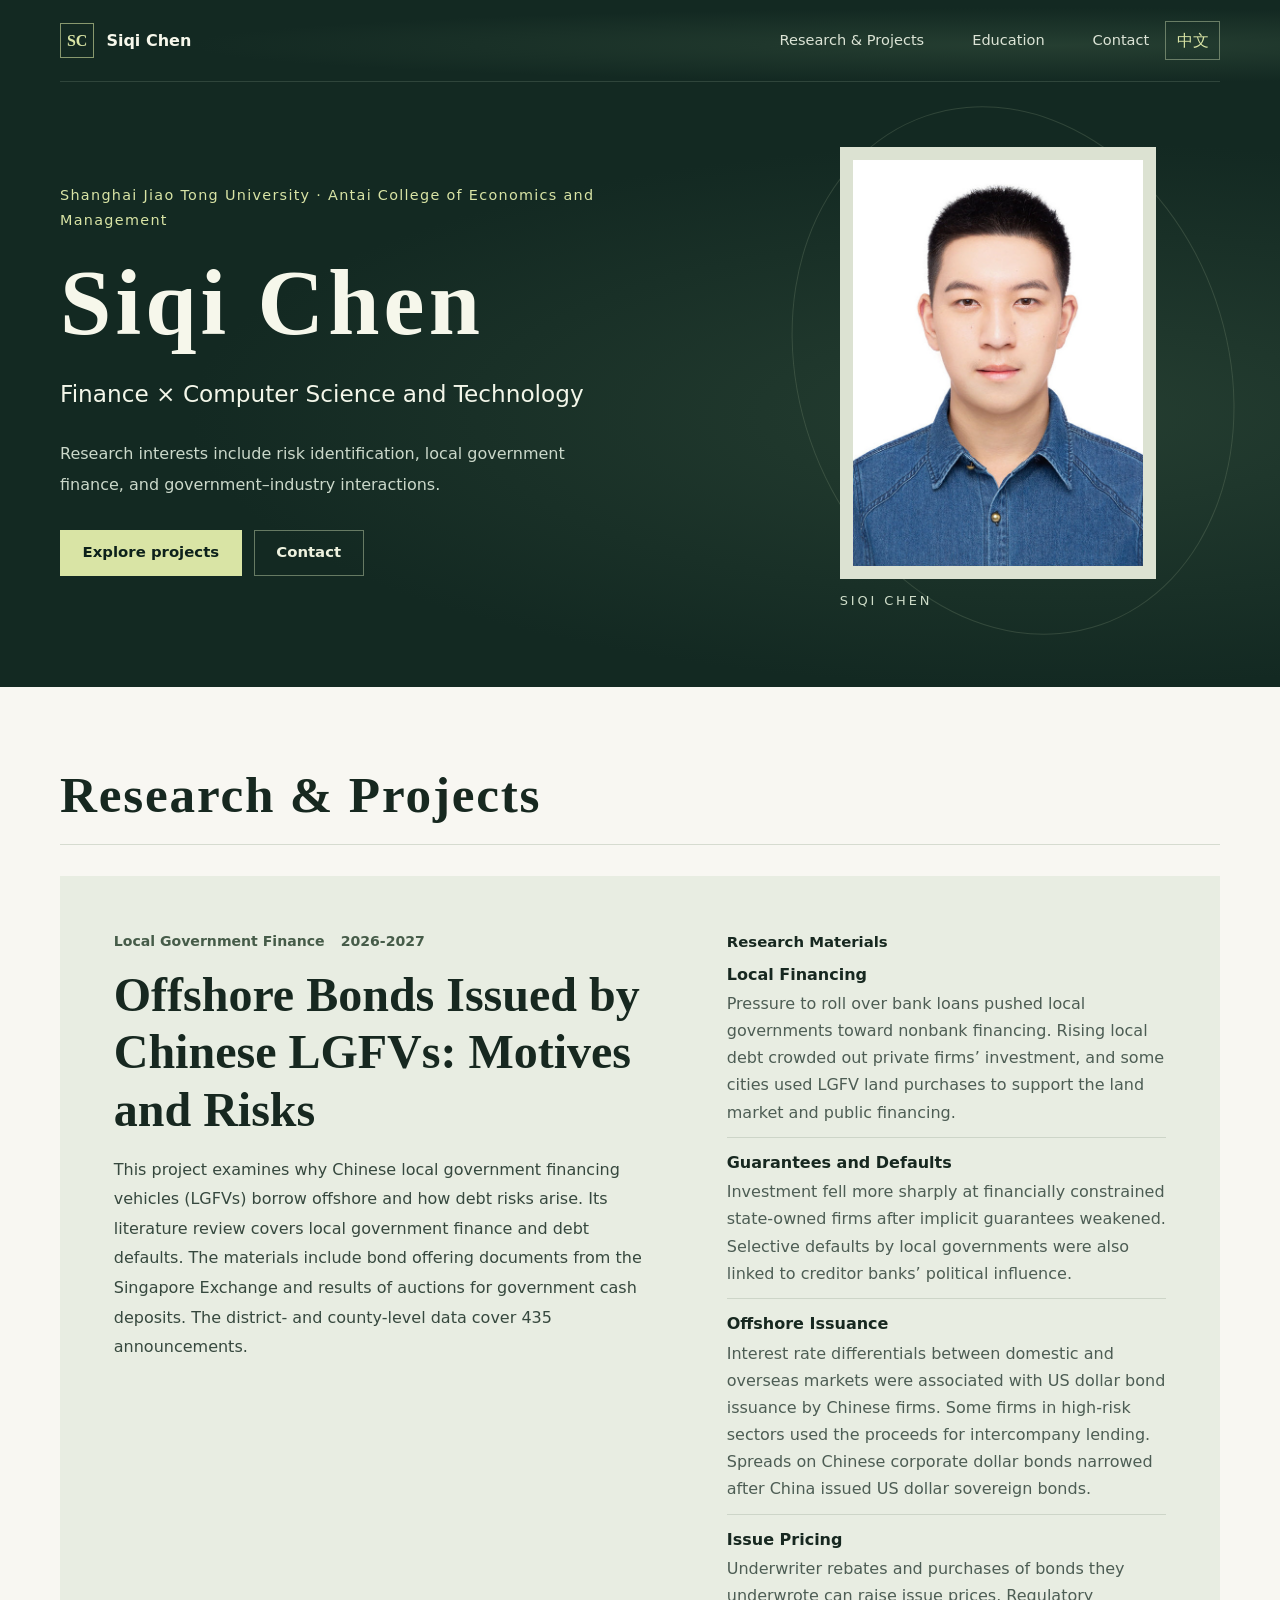
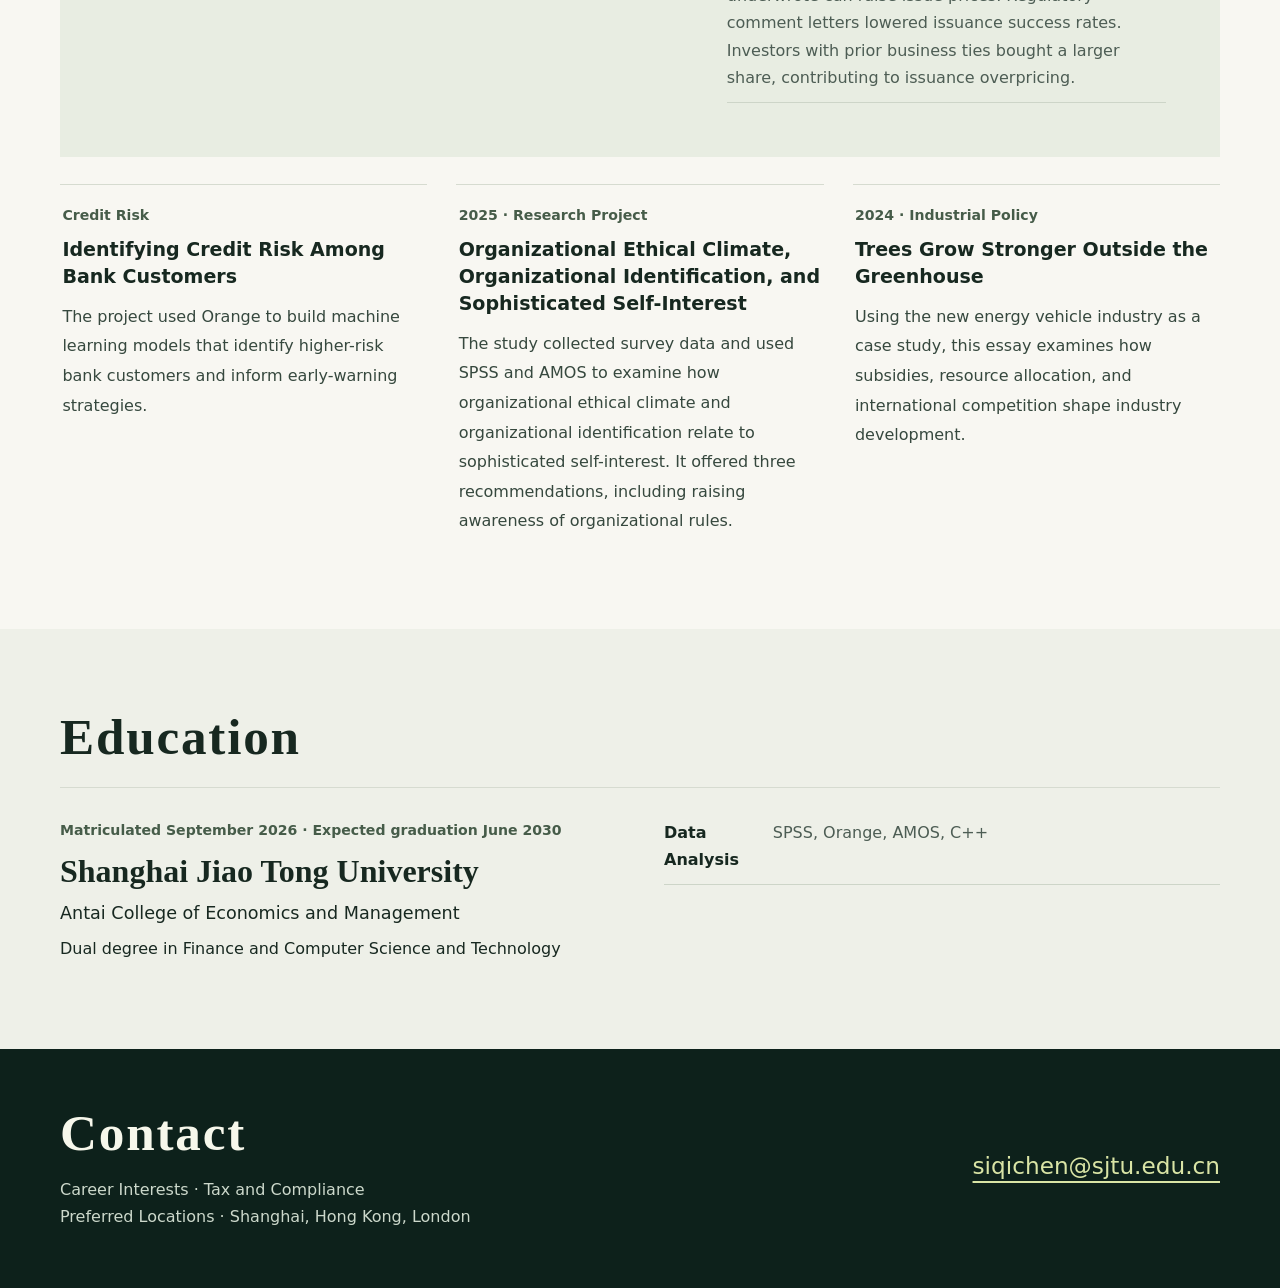
==== en.html @ e7150146 "Publish bilingual Chinese and English portfolio" ====
<!doctype html>
<html lang="en">
<head>
  <meta charset="utf-8">
  <meta name="viewport" content="width=device-width, initial-scale=1">
  <meta name="description" content="Siqi Chen’s portfolio featuring local government finance, credit risk, organizational ethics, and industrial policy.">
  <meta name="robots" content="noindex, nofollow">
  <meta name="theme-color" content="#132922">
  <title>Siqi Chen | Portfolio</title>
  <link rel="alternate" hreflang="zh-CN" href="https://aboutcsq.github.io/">
  <link rel="alternate" hreflang="en" href="https://aboutcsq.github.io/en.html">
  <link rel="stylesheet" href="style.css">
</head>
<body>
  <a class="skip" href="#main">Skip to content</a>
  <header class="mast">
    <div class="header shell">
      <a class="identity" href="#top" aria-label="Siqi Chen, back to top"><span class="monogram" aria-hidden="true">SC</span>Siqi Chen</a>
      <nav aria-label="Main navigation">
        <a href="#work">Research &amp; Projects</a><a href="#education">Education</a><a href="#contact">Contact</a>
      </nav>
      <a class="language-switch" href="./" hreflang="zh-CN" lang="zh-CN" aria-label="阅读中文版">中文</a>
    </div>
  </header>
  <main id="main">
    <div class="mast">
      <section class="hero shell" id="top" aria-labelledby="name">
        <div class="intro">
          <p class="eyebrow">Shanghai Jiao Tong University · Antai College of Economics and Management</p>
          <h1 id="name">Siqi Chen</h1>
          <p class="subtitle">Finance × Computer Science and Technology</p>
          <p class="intro-text">Research interests include risk identification, local government finance, and government–industry interactions.</p>
          <div class="actions"><a class="button" href="#work">Explore projects</a><a class="button button-quiet" href="#contact">Contact</a></div>
        </div>
        <figure class="portrait-wrap">
          <div class="portrait-mount"><img src="portrait.jpg" alt="Portrait of Siqi Chen" width="600" height="839" fetchpriority="high"></div>
          <figcaption lang="en">SIQI CHEN</figcaption>
        </figure>
      </section>
    </div>
  <section class="section shell" id="work" aria-labelledby="work-title">
    <div class="section-top"><h2 id="work-title">Research &amp; Projects</h2></div>
    <article class="featured">
      <div class="featured-copy">
        <div class="project-meta"><span>Local Government Finance</span><span>2026-2027</span></div>
        <h3>Offshore Bonds Issued by Chinese LGFVs: Motives and Risks</h3>
        <p>This project examines why Chinese local government financing vehicles (LGFVs) borrow offshore and how debt risks arise. Its literature review covers local government finance and debt defaults. The materials include bond offering documents from the Singapore Exchange and results of auctions for government cash deposits. The district- and county-level data cover 435 announcements.</p>
      </div>
      <div class="evidence">
        <h4>Research Materials</h4>
        <dl class="record">
          <div><dt>Local Financing</dt><dd>Pressure to roll over bank loans pushed local governments toward nonbank financing. Rising local debt crowded out private firms’ investment, and some cities used LGFV land purchases to support the land market and public financing.</dd></div>
          <div><dt>Guarantees and Defaults</dt><dd>Investment fell more sharply at financially constrained state-owned firms after implicit guarantees weakened. Selective defaults by local governments were also linked to creditor banks’ political influence.</dd></div>
          <div><dt>Offshore Issuance</dt><dd>Interest rate differentials between domestic and overseas markets were associated with US dollar bond issuance by Chinese firms. Some firms in high-risk sectors used the proceeds for intercompany lending. Spreads on Chinese corporate dollar bonds narrowed after China issued US dollar sovereign bonds.</dd></div>
          <div><dt>Issue Pricing</dt><dd>Underwriter rebates and purchases of bonds they underwrote can raise issue prices. Regulatory comment letters lowered issuance success rates. Investors with prior business ties bought a larger share, contributing to issuance overpricing.</dd></div>
        </dl>
      </div>
    </article>
    <div class="projects">
      <article class="project">
        <p class="project-meta">Credit Risk</p>
        <h3>Identifying Credit Risk Among Bank Customers</h3>
        <p>The project used Orange to build machine learning models that identify higher-risk bank customers and inform early-warning strategies.</p>
      </article>
      <article class="project">
        <p class="project-meta">2025 · Research Project</p>
        <h3>Organizational Ethical Climate, Organizational Identification, and Sophisticated Self-Interest</h3>
        <p>The study collected survey data and used SPSS and AMOS to examine how organizational ethical climate and organizational identification relate to sophisticated self-interest. It offered three recommendations, including raising awareness of organizational rules.</p>
      </article>
      <article class="project">
        <p class="project-meta">2024 · Industrial Policy</p>
        <h3>Trees Grow Stronger Outside the Greenhouse</h3>
        <p>Using the new energy vehicle industry as a case study, this essay examines how subsidies, resource allocation, and international competition shape industry development.</p>
      </article>
    </div>
  </section>
  <section class="education" id="education" aria-labelledby="education-title">
    <div class="section shell">
      <div class="section-top"><h2 id="education-title">Education</h2></div>
      <div class="education-grid">
        <div>
          <p class="project-meta">Matriculated September 2026 · Expected graduation June 2030</p>
          <h3>Shanghai Jiao Tong University</h3>
          <p class="school">Antai College of Economics and Management</p>
          <p>Dual degree in Finance and Computer Science and Technology</p>
        </div>
        <dl class="record">
          <div><dt>Data Analysis</dt><dd>SPSS, Orange, AMOS, C++</dd></div>
        </dl>
      </div>
    </div>
  </section>
  </main>
  <footer class="footer" id="contact">
    <div class="shell footer-inner">
      <div><h2>Contact</h2><p>Career Interests · Tax and Compliance<br>Preferred Locations · Shanghai, Hong Kong, London</p></div>
      <a class="email" href="mailto:siqichen@sjtu.edu.cn">siqichen@sjtu.edu.cn</a>
    </div>
  </footer>
</body>
</html>
---- style.css ----
:root {
  color-scheme: light;
  --pine: #132922;
  --forest: #0d211b;
  --paper: #f8f7f2;
  --ink: #172820;
  --muted: #4d5d54;
  --line: #d6dbd0;
  --accent: #d9e4a5;
  --serif: "Songti SC", "Noto Serif CJK SC", "Source Han Serif SC", SimSun, serif;
  --sans: "PingFang SC", "Noto Sans CJK SC", "Microsoft YaHei", system-ui, sans-serif;
}
* { box-sizing: border-box; }
html { scroll-behavior: smooth; }
body { margin: 0; font-family: var(--sans); color: var(--ink); background: var(--paper); line-height: 1.7; }
a { color: inherit; }
a:focus-visible { outline: 2px solid #879a47; outline-offset: 5px; }
h1,h2,h3,h4,p,figure,dl,dd { margin: 0; }
h1,h2,h3 { line-height: 1.2; }
.shell { width: min(1160px, calc(100% - 112px)); margin-inline: auto; }
.skip { position: fixed; z-index: 5; translate: 0 -150%; padding: .65rem 1rem; background: var(--paper); color: var(--ink); }
.skip:focus { translate: 0 0; }
.mast { background: radial-gradient(ellipse at 82% 55%, #253e31 0, transparent 58%), var(--pine); color: #f6f7eb; overflow: hidden; }
.header { min-height: 82px; border-bottom: 1px solid #859b873f; display: flex; align-items: center; justify-content: space-between; gap: 1rem; }
.identity { display: inline-flex; align-items: center; gap: .75rem; font-weight: 650; white-space: nowrap; }
.header a { text-decoration: none; }
.monogram { display: grid; place-items: center; inline-size: 2.15rem; block-size: 2.15rem; border: 1px solid #cbd89ba2; color: var(--accent); font-family: var(--serif); }
nav { display: flex; align-items: center; gap: clamp(1rem, 4vw, 3rem); font-size: .91rem; color: #dce4d6; }
nav a:hover { color: var(--accent); }
.hero { display: grid; grid-template-columns: 1.38fr 1fr; gap: clamp(2rem, 8vw, 8rem); align-items: center; min-height: 555px; padding-block: 65px 75px; }
.eyebrow { color: var(--accent); font-size: .9rem; letter-spacing: .09em; }
h1 { font-family: var(--serif); font-size: clamp(4.2rem, 8.4vw, 7.1rem); letter-spacing: .045em; margin-block: 16px 15px; }
.subtitle { font-size: clamp(1.13rem, 2.3vw, 1.45rem); color: #f3f6e9; }
.intro-text { font-size: 1rem; max-width: 34em; margin-top: 25px; color: #cbd8ca; line-height: 1.95; }
.actions { display: flex; flex-wrap: wrap; gap: .75rem; margin-top: 29px; }
.button { display: inline-flex; align-items: center; min-height: 46px; padding: .5rem 1.35rem; text-decoration: none; font-size: .93rem; font-weight: 650; background: var(--accent); color: var(--forest); border: 1px solid var(--accent); transition: background-color .18s, color .18s; }
.button:hover { background: #eff4ce; }
.button-quiet { background: transparent; color: #eef2df; border-color: #9cae8d9c; }
.button-quiet:hover { color: var(--forest); }
.portrait-wrap { position: relative; justify-self: center; isolation: isolate; width: min(100%, 316px); }
.portrait-wrap::before { content: ""; position: absolute; z-index: -1; inset: -46px -72px -28px -42px; border: 1px solid #98ad8d37; border-radius: 50%; transform: rotate(-19deg); pointer-events: none; }
.portrait-mount { background: #dce2d2; padding: 13px; }
.portrait-mount img { display: block; width: 100%; height: auto; }
figcaption { padding-top: .7rem; font-size: .81rem; letter-spacing: .22em; color: #cfddc9; }
.section { padding-block: 77px 87px; }
.section-top { display: flex; align-items: baseline; justify-content: space-between; gap: 12px; border-bottom: 1px solid var(--line); padding-bottom: 19px; margin-bottom: 31px; }
h2 { font-family: var(--serif); font-size: clamp(2rem, 5vw, 3.2rem); letter-spacing: .035em; }
.featured { display: grid; grid-template-columns: 1.22fr 1fr; gap: clamp(2rem, 6vw, 6rem); background: #e8ede2; padding: clamp(26px, 4.2vw, 55px); }
.project-meta { color: #465c49; font-size: .88rem; font-weight: 600; }
.featured .project-meta { display: flex; flex-wrap: wrap; gap: .3rem 1rem; }
.featured h3 { margin-block: .75rem 1rem; font-family: var(--serif); font-size: clamp(1.85rem, 4.3vw, 3rem); }
.featured p:not(.project-meta), .project p:not(.project-meta) { color: #36483e; line-height: 1.85; }
.evidence h4 { margin-bottom: .35rem; font-size: .93rem; }
.metrics div { border-bottom: 1px solid #b6c2b1; display: grid; grid-template-columns: 1fr auto; align-items: center; gap: .8rem; padding-block: .54rem; }
.metrics dt { color: #415346; font-size: .88rem; }
.metrics dd { font-family: Georgia, serif; font-size: clamp(1.65rem, 3.4vw, 2.55rem); line-height: 1.22; white-space: nowrap; font-variant-numeric: lining-nums tabular-nums; }
.metrics small { font-family: var(--sans); font-size: .83rem; }
.projects { display: grid; grid-template-columns: repeat(3, 1fr); gap: 1.8rem; margin-top: 27px; }
.project { padding: 1.16rem .15rem .4rem; border-top: 1px solid var(--line); }
.project h3 { font-size: 1.19rem; margin-block: .55rem .72rem; line-height: 1.42; }
.education { background: #eef0e8; }
.education-grid { display: grid; grid-template-columns: 1fr 1fr; gap: 3rem; }
.education h3 { font-family: var(--serif); font-size: 2rem; margin-block: .55rem; }
.school { font-size: 1.1rem; margin-bottom: .4rem; }
.record div { display: grid; grid-template-columns: 6em 1fr; gap: .8rem; padding-block: .7rem; border-bottom: 1px solid #cdd5c8; }
.record div:first-child { padding-top: 0; }
.record dt { font-weight: 650; }
.record dd { color: var(--muted); }
.footer { background: var(--forest); color: #f6f7eb; }
.footer-inner { display: flex; justify-content: space-between; gap: 2rem; align-items: center; padding-block: 53px 58px; }
.footer p { color: #ccd8cb; margin-top: .75rem; }
.email { color: var(--accent); font-size: clamp(1rem, 2.6vw, 1.45rem); text-underline-offset: .3em; overflow-wrap: anywhere; }
@media (max-width: 900px) {
  .shell { width: calc(100% - 64px); }
  .hero { gap: 2.5rem; min-height: 480px; }
  .section { padding-block: 60px 66px; }
}
@media (max-width: 650px) {
  .shell { width: calc(100% - 36px); }
  .header { min-height: 66px; }
  .identity { gap: .45rem; font-size: .91rem; }
  .monogram { inline-size: 1.75rem; block-size: 1.75rem; }
  nav { gap: .85rem; font-size: .83rem; }
  .hero { grid-template-columns: 1fr; padding-block: 47px 42px; gap: 2.5rem; }
  .portrait-wrap { width: min(68%, 225px); justify-self: start; margin-left: 15px; }
  .portrait-wrap::before { inset: -20px -38px -10px -15px; }
  .portrait-mount { padding: 8px; }
  h1 { font-size: clamp(3.55rem, 13vw, 5rem); }
  .section { padding-block: 47px 52px; }
  .section-top { margin-bottom: 22px; }
  .featured, .education-grid, .projects { grid-template-columns: 1fr; }
  .featured { gap: 1.75rem; padding: 22px; }
  .projects, .education-grid { gap: 1.35rem; }
  .footer-inner { align-items: flex-start; flex-direction: column; gap: 1.2rem; padding-block: 36px 43px; }
}
@media (max-width: 350px) {
  nav { gap: .55rem; }
  .monogram { display: none; }
  .record div { grid-template-columns: 1fr; gap: .1rem; }
}
@media (prefers-reduced-motion: reduce) {
  html { scroll-behavior: auto; }
  *, *::before, *::after { transition: none !important; }
}

.header { display: grid; grid-template-columns: auto 1fr auto; }
.header nav { justify-self: end; }
.language-switch { border: 1px solid #9cae8d9c; color: var(--accent); padding: .3rem .65rem; white-space: nowrap; }
.language-switch:hover { background: var(--accent); color: var(--forest); }
html[lang="en"] { --serif: Georgia, serif; --sans: system-ui, sans-serif; }
html[lang="en"] h1 { font-size: clamp(3.2rem, 7.2vw, 6.3rem); }
html[lang="en"] .evidence .record div { grid-template-columns: 1fr; gap: .12rem; }
@media (max-width: 650px) {
  .header { grid-template-columns: 1fr auto; row-gap: .5rem; padding-block: .7rem; }
  .header nav { grid-column: 1 / -1; grid-row: 2; justify-self: start; flex-wrap: wrap; }
  .language-switch { grid-column: 2; grid-row: 1; }
}
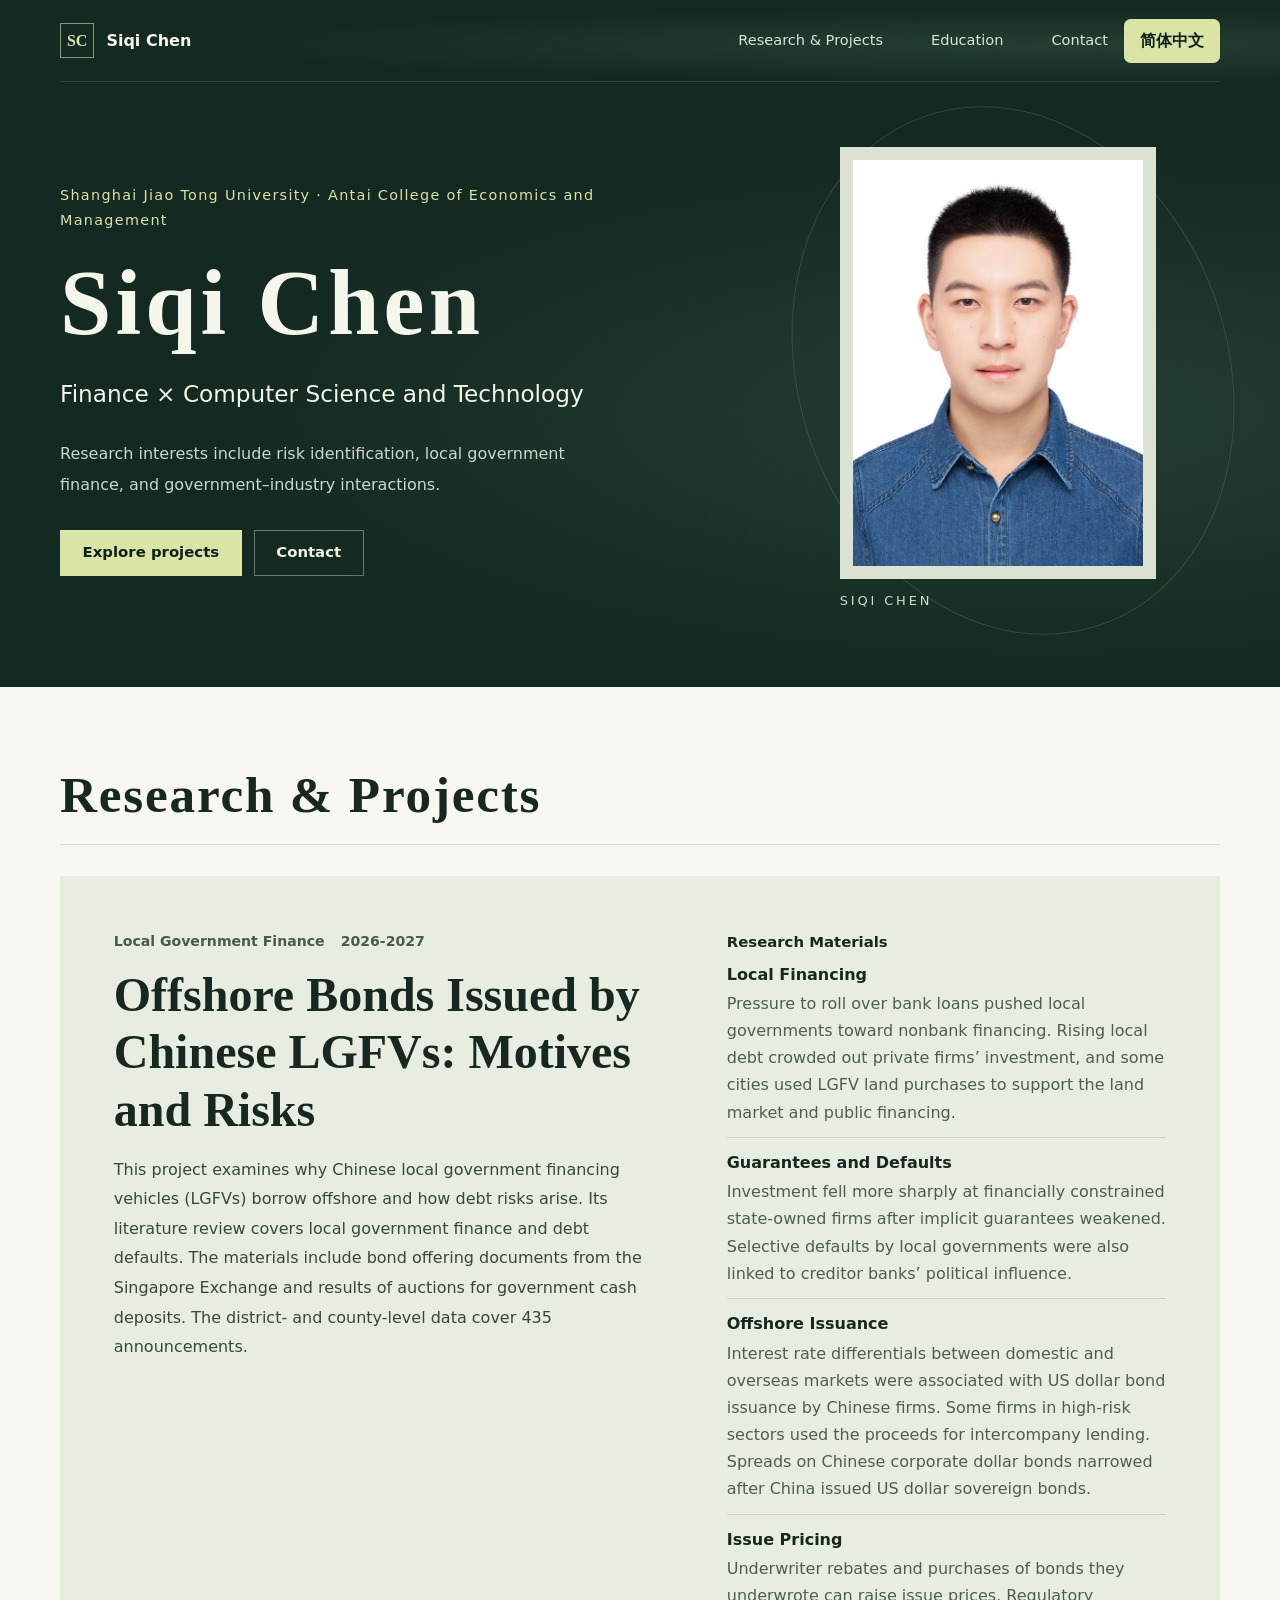
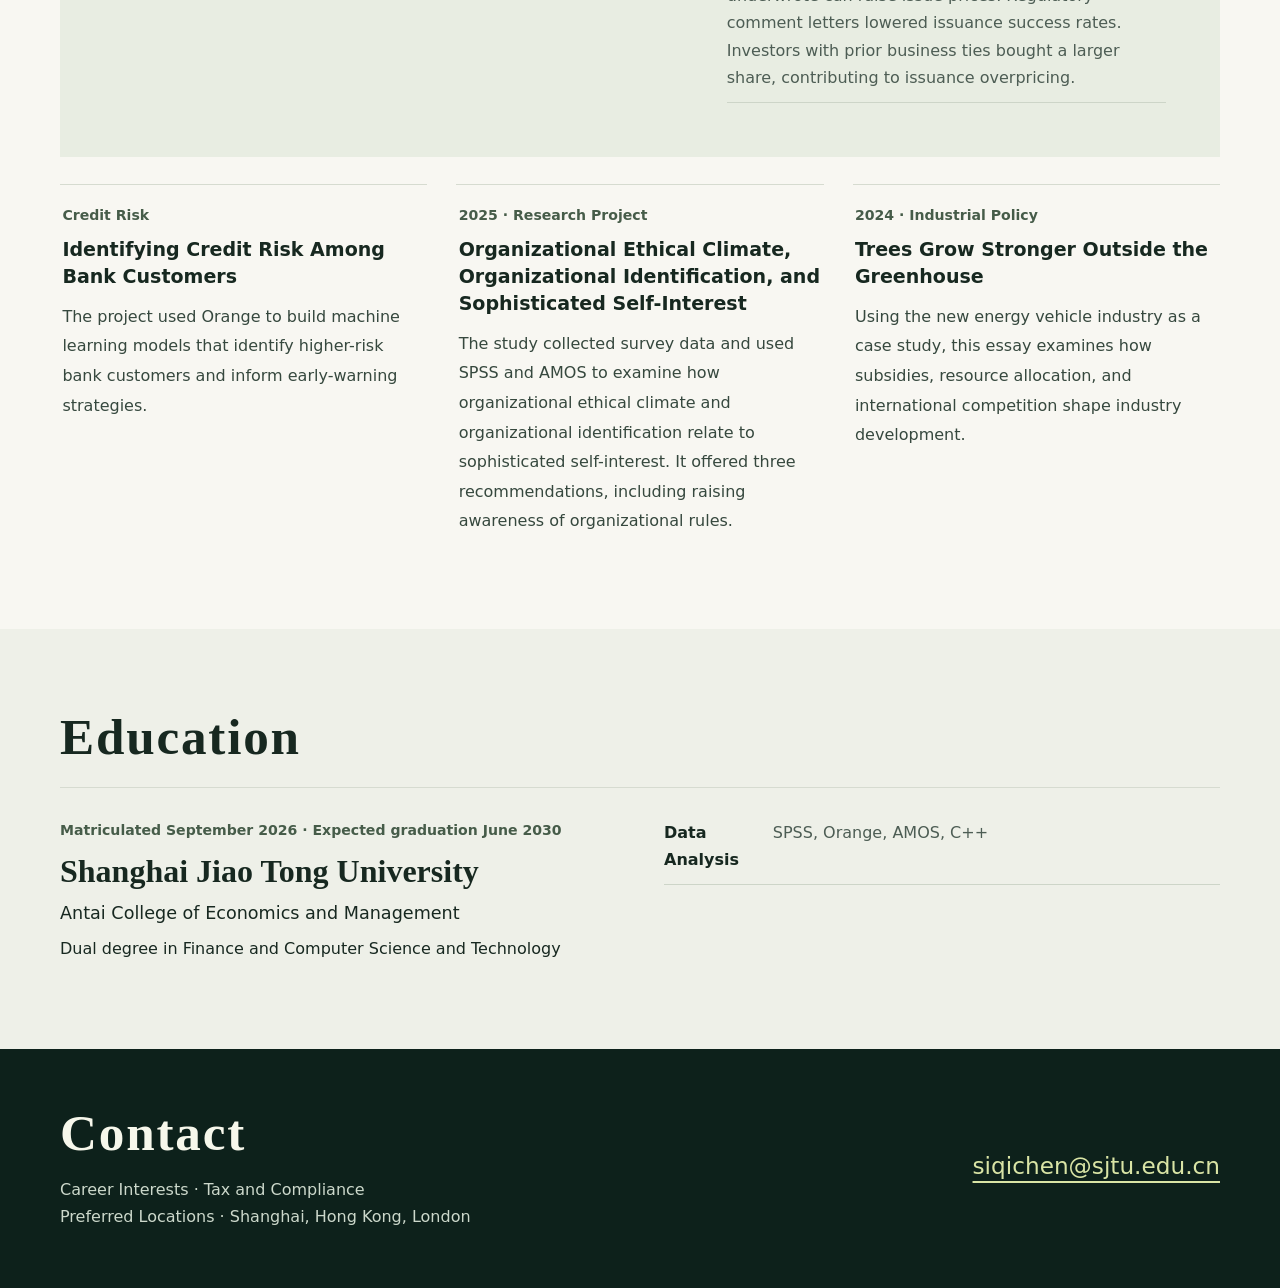
==== commit fae2e772: "Default portfolio to English and highlight language switch" ====
--- a/en.html
+++ b/en.html
@@ -3,99 +3,12 @@
 <head>
   <meta charset="utf-8">
   <meta name="viewport" content="width=device-width, initial-scale=1">
-  <meta name="description" content="Siqi Chen’s portfolio featuring local government finance, credit risk, organizational ethics, and industrial policy.">
-  <meta name="robots" content="noindex, nofollow">
-  <meta name="theme-color" content="#132922">
   <title>Siqi Chen | Portfolio</title>
-  <link rel="alternate" hreflang="zh-CN" href="https://aboutcsq.github.io/">
-  <link rel="alternate" hreflang="en" href="https://aboutcsq.github.io/en.html">
-  <link rel="stylesheet" href="style.css">
+  <link rel="canonical" href="https://aboutcsq.github.io/">
+  <script>location.replace("./" + location.search + location.hash);</script>
+  <noscript><meta http-equiv="refresh" content="0;url=./"></noscript>
 </head>
 <body>
-  <a class="skip" href="#main">Skip to content</a>
-  <header class="mast">
-    <div class="header shell">
-      <a class="identity" href="#top" aria-label="Siqi Chen, back to top"><span class="monogram" aria-hidden="true">SC</span>Siqi Chen</a>
-      <nav aria-label="Main navigation">
-        <a href="#work">Research &amp; Projects</a><a href="#education">Education</a><a href="#contact">Contact</a>
-      </nav>
-      <a class="language-switch" href="./" hreflang="zh-CN" lang="zh-CN" aria-label="阅读中文版">中文</a>
-    </div>
-  </header>
-  <main id="main">
-    <div class="mast">
-      <section class="hero shell" id="top" aria-labelledby="name">
-        <div class="intro">
-          <p class="eyebrow">Shanghai Jiao Tong University · Antai College of Economics and Management</p>
-          <h1 id="name">Siqi Chen</h1>
-          <p class="subtitle">Finance × Computer Science and Technology</p>
-          <p class="intro-text">Research interests include risk identification, local government finance, and government–industry interactions.</p>
-          <div class="actions"><a class="button" href="#work">Explore projects</a><a class="button button-quiet" href="#contact">Contact</a></div>
-        </div>
-        <figure class="portrait-wrap">
-          <div class="portrait-mount"><img src="portrait.jpg" alt="Portrait of Siqi Chen" width="600" height="839" fetchpriority="high"></div>
-          <figcaption lang="en">SIQI CHEN</figcaption>
-        </figure>
-      </section>
-    </div>
-  <section class="section shell" id="work" aria-labelledby="work-title">
-    <div class="section-top"><h2 id="work-title">Research &amp; Projects</h2></div>
-    <article class="featured">
-      <div class="featured-copy">
-        <div class="project-meta"><span>Local Government Finance</span><span>2026-2027</span></div>
-        <h3>Offshore Bonds Issued by Chinese LGFVs: Motives and Risks</h3>
-        <p>This project examines why Chinese local government financing vehicles (LGFVs) borrow offshore and how debt risks arise. Its literature review covers local government finance and debt defaults. The materials include bond offering documents from the Singapore Exchange and results of auctions for government cash deposits. The district- and county-level data cover 435 announcements.</p>
-      </div>
-      <div class="evidence">
-        <h4>Research Materials</h4>
-        <dl class="record">
-          <div><dt>Local Financing</dt><dd>Pressure to roll over bank loans pushed local governments toward nonbank financing. Rising local debt crowded out private firms’ investment, and some cities used LGFV land purchases to support the land market and public financing.</dd></div>
-          <div><dt>Guarantees and Defaults</dt><dd>Investment fell more sharply at financially constrained state-owned firms after implicit guarantees weakened. Selective defaults by local governments were also linked to creditor banks’ political influence.</dd></div>
-          <div><dt>Offshore Issuance</dt><dd>Interest rate differentials between domestic and overseas markets were associated with US dollar bond issuance by Chinese firms. Some firms in high-risk sectors used the proceeds for intercompany lending. Spreads on Chinese corporate dollar bonds narrowed after China issued US dollar sovereign bonds.</dd></div>
-          <div><dt>Issue Pricing</dt><dd>Underwriter rebates and purchases of bonds they underwrote can raise issue prices. Regulatory comment letters lowered issuance success rates. Investors with prior business ties bought a larger share, contributing to issuance overpricing.</dd></div>
-        </dl>
-      </div>
-    </article>
-    <div class="projects">
-      <article class="project">
-        <p class="project-meta">Credit Risk</p>
-        <h3>Identifying Credit Risk Among Bank Customers</h3>
-        <p>The project used Orange to build machine learning models that identify higher-risk bank customers and inform early-warning strategies.</p>
-      </article>
-      <article class="project">
-        <p class="project-meta">2025 · Research Project</p>
-        <h3>Organizational Ethical Climate, Organizational Identification, and Sophisticated Self-Interest</h3>
-        <p>The study collected survey data and used SPSS and AMOS to examine how organizational ethical climate and organizational identification relate to sophisticated self-interest. It offered three recommendations, including raising awareness of organizational rules.</p>
-      </article>
-      <article class="project">
-        <p class="project-meta">2024 · Industrial Policy</p>
-        <h3>Trees Grow Stronger Outside the Greenhouse</h3>
-        <p>Using the new energy vehicle industry as a case study, this essay examines how subsidies, resource allocation, and international competition shape industry development.</p>
-      </article>
-    </div>
-  </section>
-  <section class="education" id="education" aria-labelledby="education-title">
-    <div class="section shell">
-      <div class="section-top"><h2 id="education-title">Education</h2></div>
-      <div class="education-grid">
-        <div>
-          <p class="project-meta">Matriculated September 2026 · Expected graduation June 2030</p>
-          <h3>Shanghai Jiao Tong University</h3>
-          <p class="school">Antai College of Economics and Management</p>
-          <p>Dual degree in Finance and Computer Science and Technology</p>
-        </div>
-        <dl class="record">
-          <div><dt>Data Analysis</dt><dd>SPSS, Orange, AMOS, C++</dd></div>
-        </dl>
-      </div>
-    </div>
-  </section>
-  </main>
-  <footer class="footer" id="contact">
-    <div class="shell footer-inner">
-      <div><h2>Contact</h2><p>Career Interests · Tax and Compliance<br>Preferred Locations · Shanghai, Hong Kong, London</p></div>
-      <a class="email" href="mailto:siqichen@sjtu.edu.cn">siqichen@sjtu.edu.cn</a>
-    </div>
-  </footer>
+  <p><a href="./">Go to the English portfolio</a></p>
 </body>
 </html>
